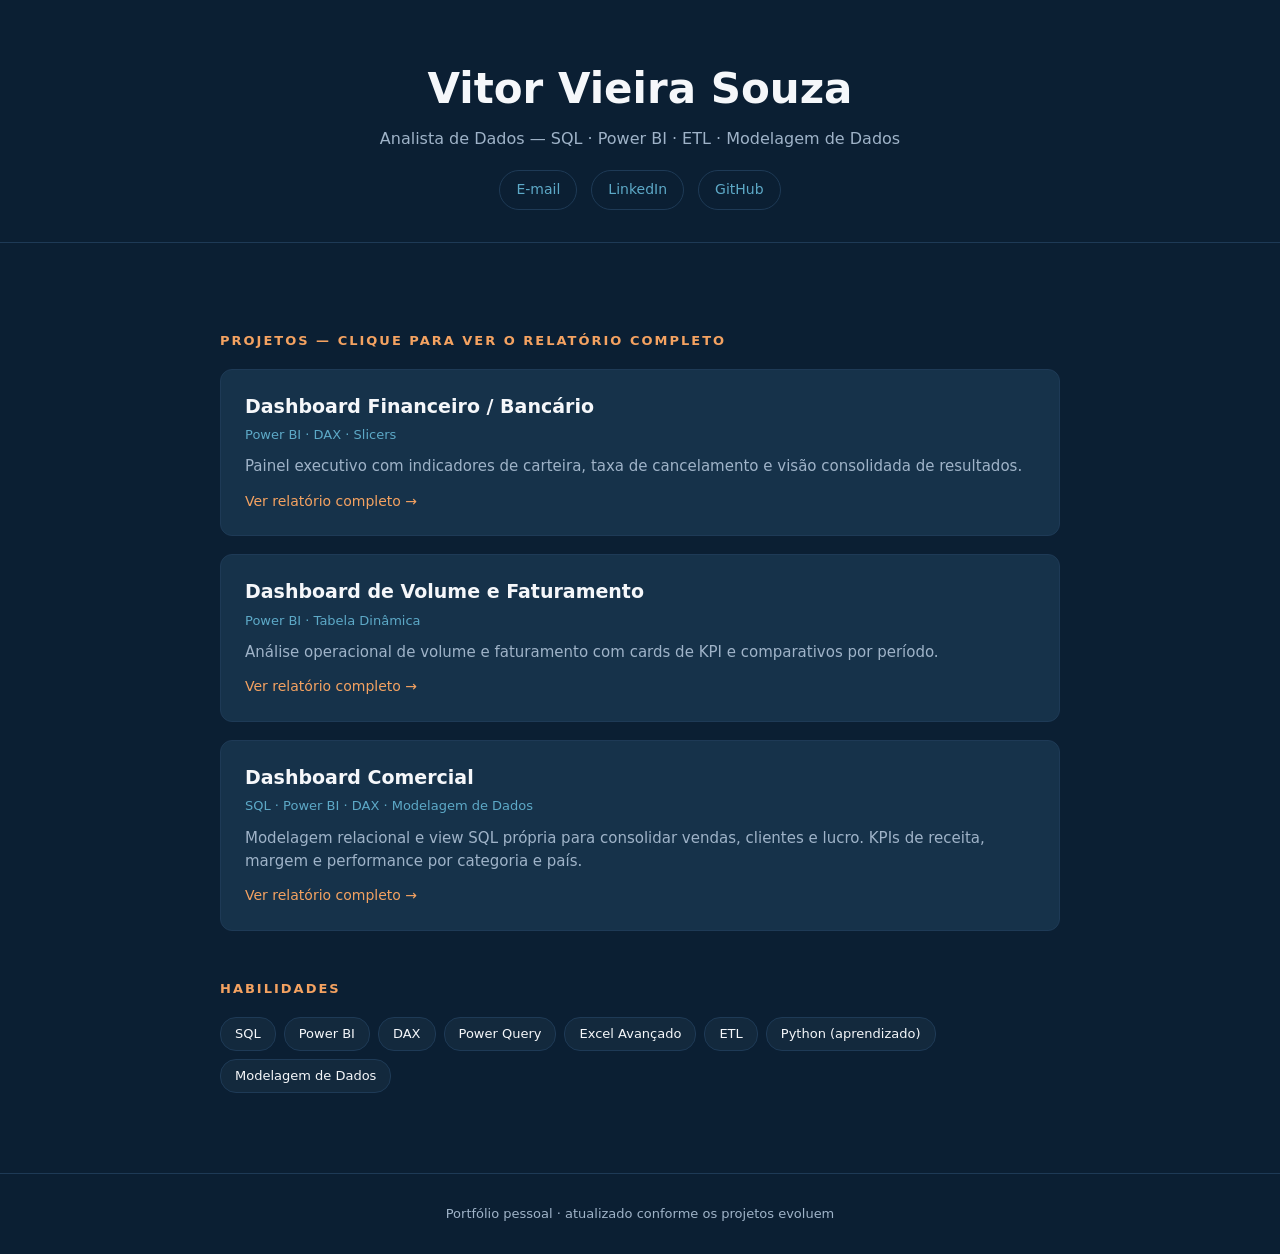
==== index.html @ 03317532 "Adiciona portfólio" ====
<!DOCTYPE html>
<html lang="pt-BR">
<head>
<meta charset="UTF-8">
<meta name="viewport" content="width=device-width, initial-scale=1">
<title>Vitor Vieira Souza — Portfólio de Dados</title>
<style>
  :root{--bg:#0B1F33;--bg2:#13293D;--card:#16324A;--border:#1E3A56;--text:#F5F7FA;--muted:#9FB3C8;--accent:#5DA9C7;--accent2:#F4A261;}
  *{box-sizing:border-box;}
  body{margin:0;background:var(--bg);color:var(--text);font-family:"Segoe UI",system-ui,-apple-system,sans-serif;line-height:1.55;}
  header{padding:56px 24px 32px;text-align:center;border-bottom:1px solid var(--border);}
  header h1{margin:0 0 6px;font-size:clamp(28px,5vw,42px);}
  header p{margin:0;color:var(--muted);font-size:16px;}
  .links{margin-top:18px;display:flex;gap:14px;justify-content:center;flex-wrap:wrap;}
  .links a{color:var(--accent);text-decoration:none;border:1px solid var(--border);padding:8px 16px;border-radius:20px;font-size:14px;}
  main{max-width:880px;margin:0 auto;padding:40px 20px 80px;}
  h2.section{color:var(--accent2);font-size:13px;letter-spacing:2px;text-transform:uppercase;margin:48px 0 18px;}
  a.card{display:block;background:var(--card);border:1px solid var(--border);border-radius:12px;padding:22px 24px;margin-bottom:18px;text-decoration:none;color:inherit;transition:border-color .15s;}
  a.card:hover{border-color:var(--accent);}
  .card h3{margin:0 0 4px;font-size:19px;}
  .card .tools{color:var(--accent);font-size:13px;margin-bottom:10px;}
  .card p{margin:0;color:var(--muted);font-size:15px;}
  .card .go{display:inline-block;margin-top:12px;color:var(--accent2);font-size:14px;}
  .skills{display:flex;flex-wrap:wrap;gap:8px;}
  .skills span{background:var(--bg2);border:1px solid var(--border);padding:6px 14px;border-radius:16px;font-size:13px;}
  footer{text-align:center;padding:30px;color:var(--muted);font-size:13px;border-top:1px solid var(--border);}
</style>
</head>
<body>
<header>
  <h1>Vitor Vieira Souza</h1>
  <p>Analista de Dados — SQL · Power BI · ETL · Modelagem de Dados</p>
  <div class="links">
    <a href="mailto:vieiraviitor03@gmail.com">E-mail</a>
    <a href="https://www.linkedin.com/in/vitor-vieira-93804219a/" target="_blank">LinkedIn</a>
    <a href="https://github.com/vieira-viitor/Portfolio-dados-Vitor" target="_blank">GitHub</a>
  </div>
</header>

<main>
  <h2 class="section">Projetos — clique para ver o relatório completo</h2>

  <a class="card" href="dashboard-financeiro.html">
    <h3>Dashboard Financeiro / Bancário</h3>
    <div class="tools">Power BI · DAX · Slicers</div>
    <p>Painel executivo com indicadores de carteira, taxa de cancelamento e visão consolidada de resultados.</p>
    <span class="go">Ver relatório completo →</span>
  </a>

  <a class="card" href="dashboard-volume.html">
    <h3>Dashboard de Volume e Faturamento</h3>
    <div class="tools">Power BI · Tabela Dinâmica</div>
    <p>Análise operacional de volume e faturamento com cards de KPI e comparativos por período.</p>
    <span class="go">Ver relatório completo →</span>
  </a>

  <a class="card" href="dashboard-comercial.html">
    <h3>Dashboard Comercial</h3>
    <div class="tools">SQL · Power BI · DAX · Modelagem de Dados</div>
    <p>Modelagem relacional e view SQL própria para consolidar vendas, clientes e lucro. KPIs de receita, margem e performance por categoria e país.</p>
    <span class="go">Ver relatório completo →</span>
  </a>

  <h2 class="section">Habilidades</h2>
  <div class="skills">
    <span>SQL</span><span>Power BI</span><span>DAX</span><span>Power Query</span>
    <span>Excel Avançado</span><span>ETL</span><span>Python (aprendizado)</span>
    <span>Modelagem de Dados</span>
  </div>
</main>

<footer>Portfólio pessoal · atualizado conforme os projetos evoluem</footer>
</body>
</html>
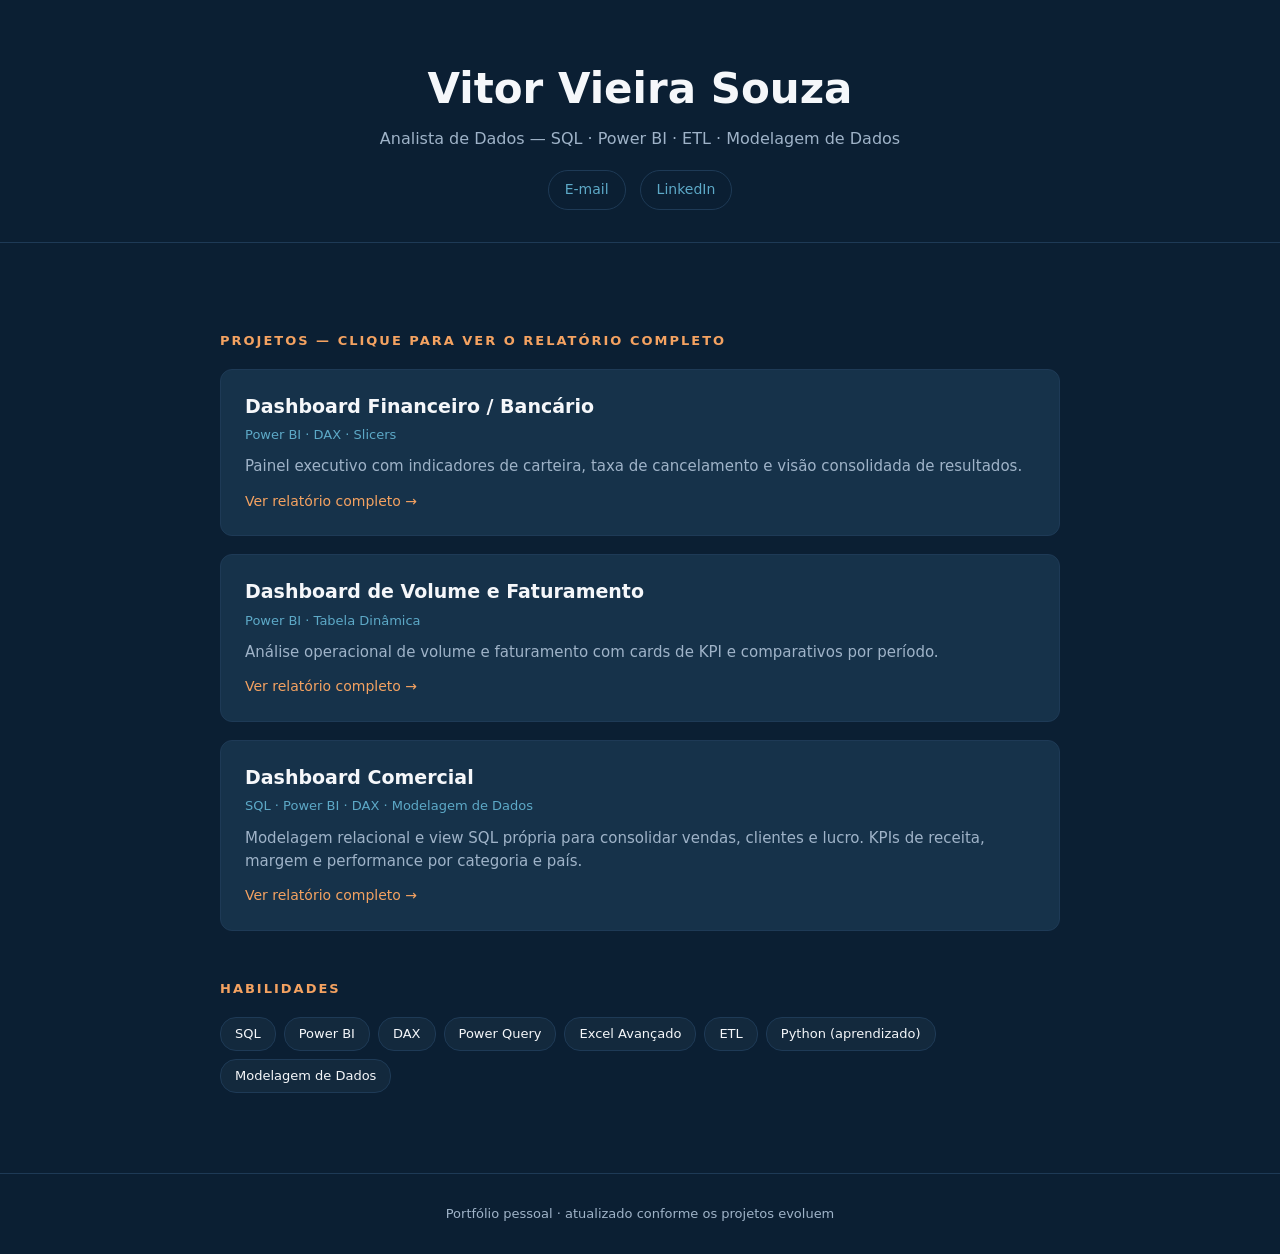
==== commit 0f76905c: "html atualizado" ====
--- a/index.html
+++ b/index.html
@@ -33,7 +33,6 @@
   <div class="links">
     <a href="mailto:vieiraviitor03@gmail.com">E-mail</a>
     <a href="https://www.linkedin.com/in/vitor-vieira-93804219a/" target="_blank">LinkedIn</a>
-    <a href="https://github.com/vieira-viitor/Portfolio-dados-Vitor" target="_blank">GitHub</a>
   </div>
 </header>
 
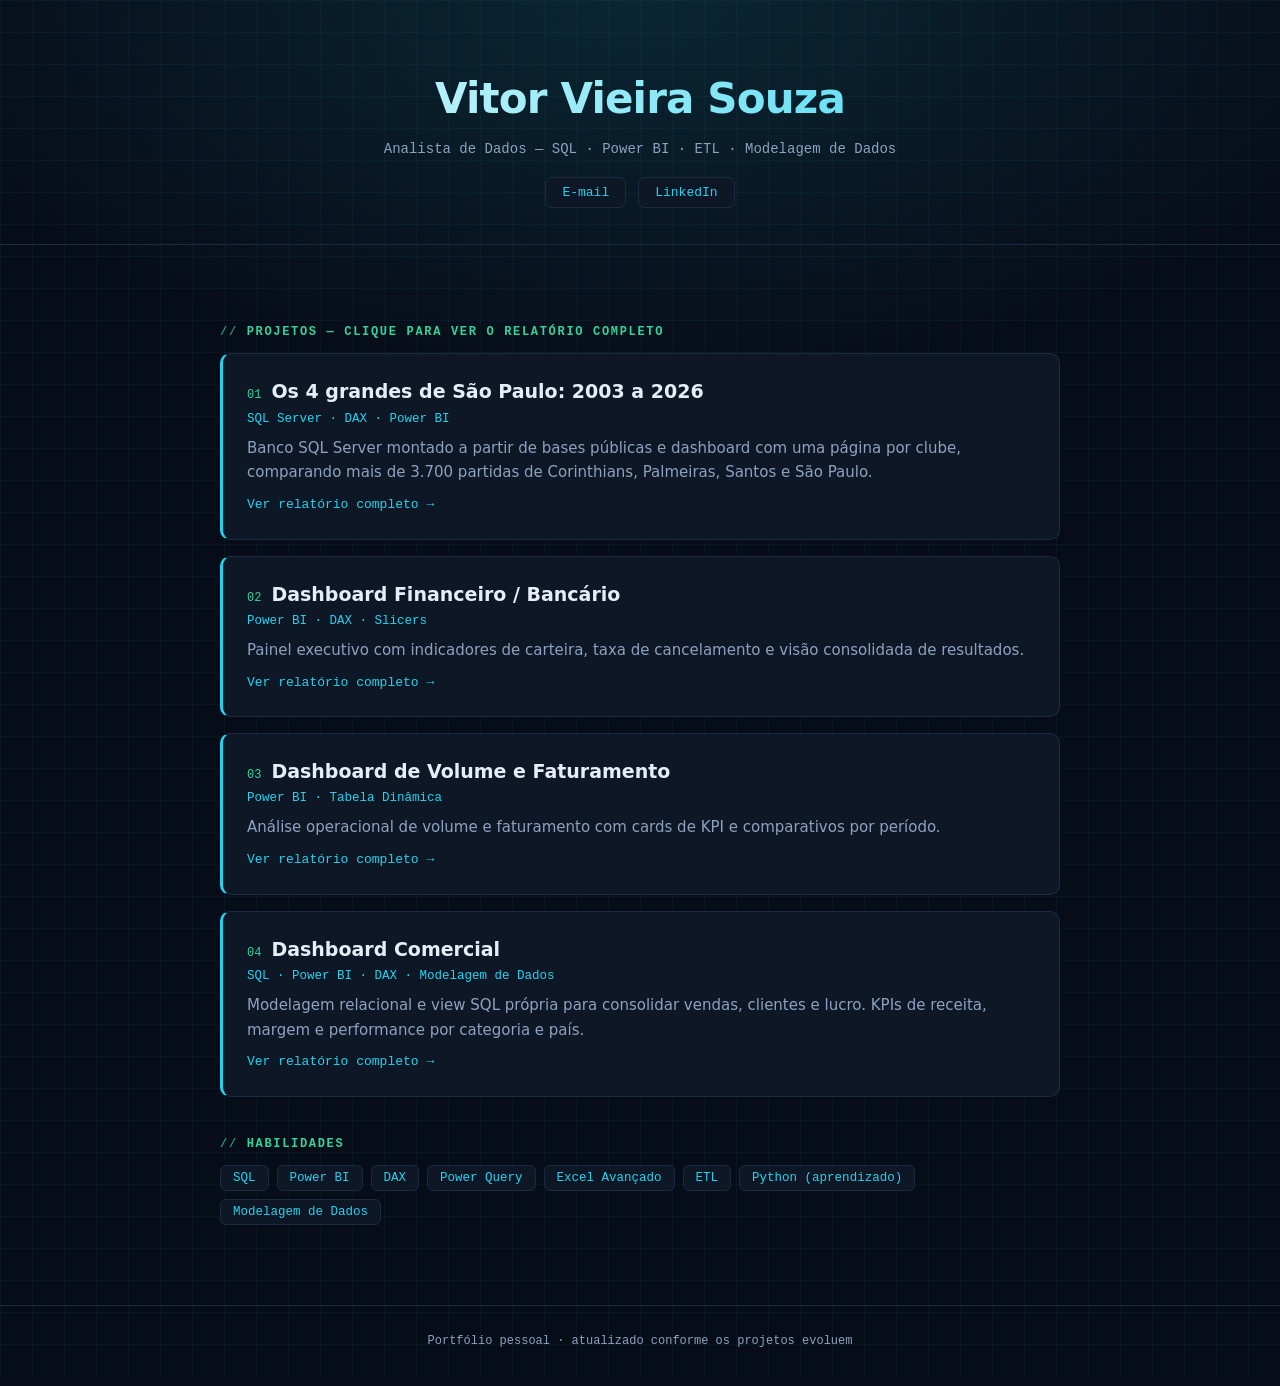
==== commit 6c68d534: "Add files via upload" ====
--- a/index.html
+++ b/index.html
@@ -4,27 +4,7 @@
 <meta charset="UTF-8">
 <meta name="viewport" content="width=device-width, initial-scale=1">
 <title>Vitor Vieira Souza — Portfólio de Dados</title>
-<style>
-  :root{--bg:#0B1F33;--bg2:#13293D;--card:#16324A;--border:#1E3A56;--text:#F5F7FA;--muted:#9FB3C8;--accent:#5DA9C7;--accent2:#F4A261;}
-  *{box-sizing:border-box;}
-  body{margin:0;background:var(--bg);color:var(--text);font-family:"Segoe UI",system-ui,-apple-system,sans-serif;line-height:1.55;}
-  header{padding:56px 24px 32px;text-align:center;border-bottom:1px solid var(--border);}
-  header h1{margin:0 0 6px;font-size:clamp(28px,5vw,42px);}
-  header p{margin:0;color:var(--muted);font-size:16px;}
-  .links{margin-top:18px;display:flex;gap:14px;justify-content:center;flex-wrap:wrap;}
-  .links a{color:var(--accent);text-decoration:none;border:1px solid var(--border);padding:8px 16px;border-radius:20px;font-size:14px;}
-  main{max-width:880px;margin:0 auto;padding:40px 20px 80px;}
-  h2.section{color:var(--accent2);font-size:13px;letter-spacing:2px;text-transform:uppercase;margin:48px 0 18px;}
-  a.card{display:block;background:var(--card);border:1px solid var(--border);border-radius:12px;padding:22px 24px;margin-bottom:18px;text-decoration:none;color:inherit;transition:border-color .15s;}
-  a.card:hover{border-color:var(--accent);}
-  .card h3{margin:0 0 4px;font-size:19px;}
-  .card .tools{color:var(--accent);font-size:13px;margin-bottom:10px;}
-  .card p{margin:0;color:var(--muted);font-size:15px;}
-  .card .go{display:inline-block;margin-top:12px;color:var(--accent2);font-size:14px;}
-  .skills{display:flex;flex-wrap:wrap;gap:8px;}
-  .skills span{background:var(--bg2);border:1px solid var(--border);padding:6px 14px;border-radius:16px;font-size:13px;}
-  footer{text-align:center;padding:30px;color:var(--muted);font-size:13px;border-top:1px solid var(--border);}
-</style>
+<link rel="stylesheet" href="style.css">
 </head>
 <body>
 <header>
@@ -38,6 +18,13 @@
 
 <main>
   <h2 class="section">Projetos — clique para ver o relatório completo</h2>
+
+  <a class="card" href="dashboard-4grandes.html">
+    <h3>Os 4 grandes de São Paulo: 2003 a 2026</h3>
+    <div class="tools">SQL Server · DAX · Power BI</div>
+    <p>Banco SQL Server montado a partir de bases públicas e dashboard com uma página por clube, comparando mais de 3.700 partidas de Corinthians, Palmeiras, Santos e São Paulo.</p>
+    <span class="go">Ver relatório completo →</span>
+  </a>
 
   <a class="card" href="dashboard-financeiro.html">
     <h3>Dashboard Financeiro / Bancário</h3>
--- a/style.css
+++ b/style.css
@@ -0,0 +1,37 @@
+:root{--bg:#070D18;--surface:#0E1726;--code:#050A14;--border:#1B2A41;--text:#E6EDF7;--muted:#8DA2BF;--cyan:#22D3EE;--green:#34D399;--mono:"JetBrains Mono",ui-monospace,"SF Mono",Menlo,Consolas,monospace;color-scheme:dark;}
+*{box-sizing:border-box;}
+body{margin:0;color:var(--text);font-family:"Inter","Segoe UI",system-ui,-apple-system,sans-serif;line-height:1.65;background:radial-gradient(60% 380px at 50% 0,rgba(34,211,238,.13),transparent),linear-gradient(rgba(34,211,238,.045) 1px,transparent 1px) 0 0/32px 32px,linear-gradient(90deg,rgba(34,211,238,.045) 1px,transparent 1px) 0 0/32px 32px,var(--bg);}
+header{padding:64px 24px 36px;text-align:center;border-bottom:1px solid var(--border);}
+h1{margin:0 0 8px;font-size:clamp(26px,5vw,42px);letter-spacing:-.02em;background:linear-gradient(90deg,#fff,var(--cyan));-webkit-background-clip:text;background-clip:text;color:transparent;}
+header p{margin:0;color:var(--muted);font:14px var(--mono);}
+.links{margin-top:20px;display:flex;gap:12px;justify-content:center;flex-wrap:wrap;}
+.links a{color:var(--cyan);text-decoration:none;border:1px solid var(--border);background:var(--surface);padding:7px 16px;border-radius:6px;font:13px var(--mono);}
+.links a:hover{border-color:var(--cyan);}
+.top{padding:20px 24px;border-bottom:1px solid var(--border);}
+.top a{color:var(--cyan);text-decoration:none;font:13px var(--mono);}
+main{max-width:880px;margin:0 auto;padding:40px 20px 80px;counter-reset:p;}
+.top ~ main p,.top ~ main li{max-width:72ch;}
+.tools{color:var(--cyan);font:12.5px var(--mono);margin:0 0 28px;}
+h2{color:var(--green);font:600 12px var(--mono);letter-spacing:.14em;text-transform:uppercase;margin:40px 0 14px;}
+h2::before{content:"// ";opacity:.7;}
+p{font-size:15.5px;margin:0 0 12px;}
+ul{padding-left:20px;margin:0;}
+li{margin-bottom:8px;font-size:15.5px;}
+strong{color:#fff;}
+a.card{display:block;background:var(--surface);border:1px solid var(--border);border-left:3px solid var(--cyan);border-radius:10px;padding:22px 24px;margin-bottom:16px;text-decoration:none;color:inherit;transition:border-color .15s,box-shadow .15s;}
+a.card:hover{border-color:var(--cyan);box-shadow:0 0 24px rgba(34,211,238,.15);}
+a.card h3{margin:0 0 4px;font-size:19px;}
+a.card h3::before{counter-increment:p;content:"0" counter(p);font:12px var(--mono);color:var(--green);margin-right:10px;}
+.card .tools{margin:0 0 10px;}
+.card p{margin:0;color:var(--muted);font-size:15px;}
+.go{display:inline-block;margin-top:12px;color:var(--cyan);font:13px var(--mono);}
+.skills{display:flex;flex-wrap:wrap;gap:8px;}
+.skills span{background:var(--surface);border:1px solid var(--border);padding:5px 12px;border-radius:6px;font:12.5px var(--mono);color:var(--cyan);}
+code{background:var(--surface);border:1px solid var(--border);padding:2px 6px;border-radius:4px;font:13px var(--mono);color:var(--cyan);}
+pre{background:var(--code);border:1px solid var(--border);border-left:3px solid var(--green);border-radius:8px;padding:16px;overflow-x:auto;margin:0 0 4px;}
+pre code{background:none;border:0;padding:0;color:#C9D7EA;font-size:12.5px;line-height:1.55;white-space:pre;}
+.shots{display:flex;flex-direction:column;gap:20px;margin-top:8px;}
+.shots figure{margin:0;}
+.shots img{width:100%;display:block;border-radius:8px;border:1px solid var(--border);box-shadow:0 8px 30px rgba(0,0,0,.45);}
+.shots figcaption{color:var(--muted);font:12px var(--mono);margin-top:8px;text-align:center;}
+footer{text-align:center;padding:28px;color:var(--muted);font:12px var(--mono);border-top:1px solid var(--border);}
